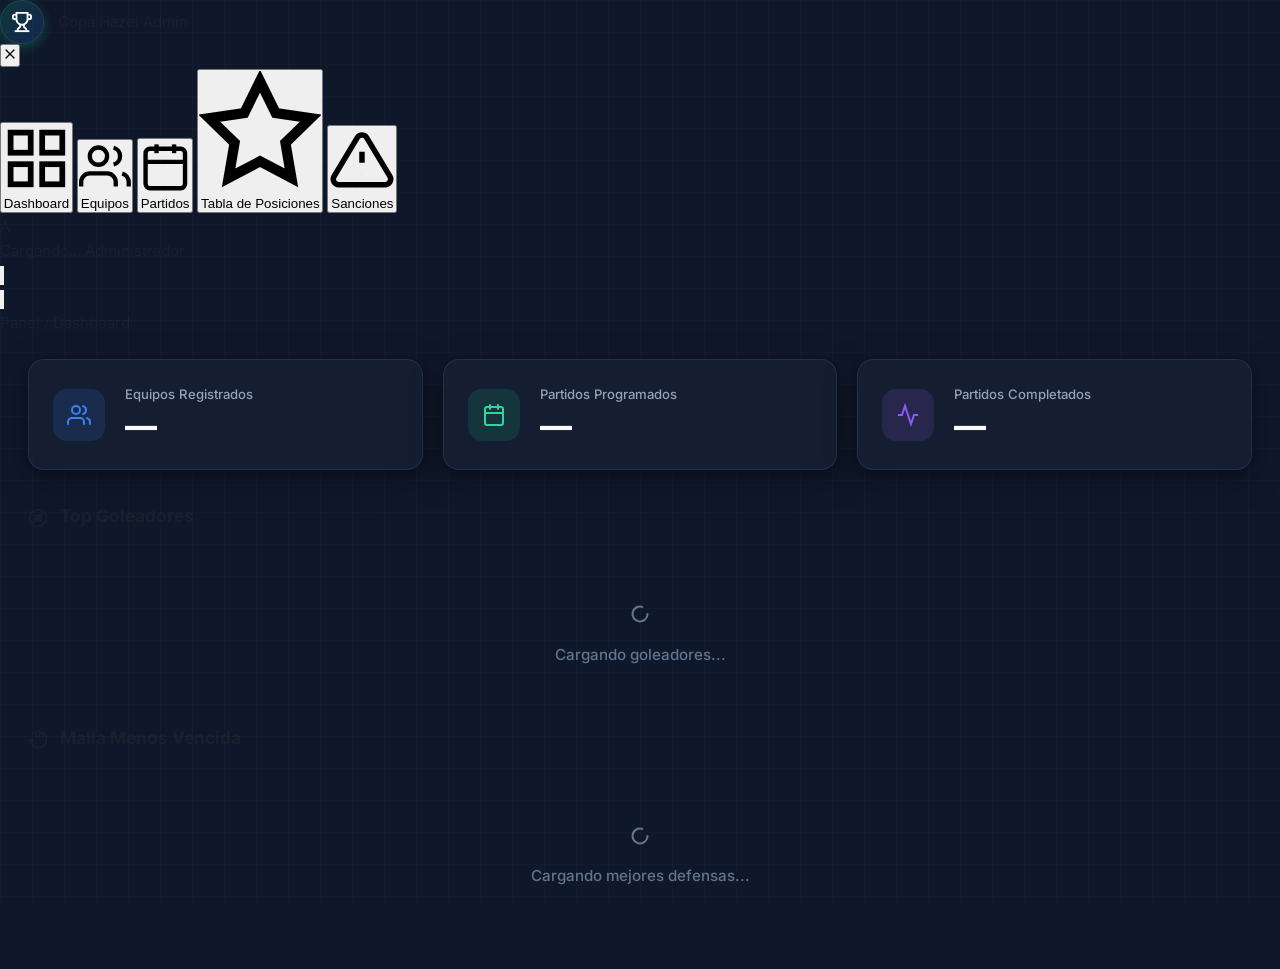
==== dashboard.html @ 54433723 "chore(security): unify CSP, externalize frame-bust, add README Remove duplicate CSP meta tags from H" ====
<!DOCTYPE html>
<html lang="es">
<head>
  <meta charset="UTF-8" />
  <meta name="viewport" content="width=device-width, initial-scale=1.0" />
  <title>Panel de Administración – Torneo de Fútbol Montería</title>
  <meta name="description" content="Panel de control para gestionar el torneo de fútbol de Montería, Córdoba." />
  <link rel="stylesheet" href="css/theme.css" />
  <link rel="stylesheet" href="css/style.css?v=5.2" />
  <link rel="stylesheet" href="css/dashboard.css?v=5.2" />
  <link rel="icon" href="img/favicon.svg" type="image/svg+xml" />
</head>
<body class="dashboard-body frame-bust-pending" id="antiClickjackBody">
  <script src="js/frame-bust.js"></script>
  <div class="app-layout">
    <!-- SIDEBAR -->
    <aside class="sidebar" id="sidebar">
      <div class="sidebar-header">
        <div class="dash-logo">
          <div class="logo-circle logo-circle-sm">
            <svg viewBox="0 0 24 24" fill="none" stroke="white" stroke-width="2"><path d="M6 9H4.5a2.5 2.5 0 0 1 0-5H6"/><path d="M18 9h1.5a2.5 2.5 0 0 0 0-5H18"/><path d="M4 22h16"/><path d="M10 14.66V17c0 .55-.47.98-.97 1.21C7.85 18.75 7 20.24 7 22"/><path d="M14 14.66V17c0 .55.47.98.97 1.21C16.15 18.75 17 20.24 17 22"/><path d="M18 2H6v7a6 6 0 0 0 12 0V2Z"/></svg>
          </div>
          <span class="sidebar-brand">Copa Hazel Admin</span>
        </div>
        <button class="sidebar-close-mobile" id="btnSidebarClose"><svg viewBox="0 0 24 24" fill="none" stroke="currentColor" stroke-width="2" width="16" height="16" stroke-linecap="round" stroke-linejoin="round"><line x1="18" y1="6" x2="6" y2="18"/><line x1="6" y1="6" x2="18" y2="18"/></svg></button>
      </div>

      <nav class="sidebar-nav">
        <button class="sidebar-btn active" data-tab="overview">
          <svg viewBox="0 0 24 24" fill="none" stroke="currentColor" stroke-width="2"><rect x="3" y="3" width="7" height="7"/><rect x="14" y="3" width="7" height="7"/><rect x="14" y="14" width="7" height="7"/><rect x="3" y="14" width="7" height="7"/></svg>
          Dashboard
        </button>
        <button class="sidebar-btn" data-tab="teams">
          <svg viewBox="0 0 24 24" fill="none" stroke="currentColor" stroke-width="2"><path d="M17 21v-2a4 4 0 0 0-4-4H5a4 4 0 0 0-4 4v2"/><circle cx="9" cy="7" r="4"/><path d="M23 21v-2a4 4 0 0 0-3-3.87"/><path d="M16 3.13a4 4 0 0 1 0 7.75"/></svg>
          Equipos
        </button>
        <button class="sidebar-btn" data-tab="matches">
          <svg viewBox="0 0 24 24" fill="none" stroke="currentColor" stroke-width="2"><rect x="3" y="4" width="18" height="18" rx="2" ry="2"/><line x1="16" y1="2" x2="16" y2="6"/><line x1="8" y1="2" x2="8" y2="6"/><line x1="3" y1="10" x2="21" y2="10"/></svg>
          Partidos
        </button>
        <button class="sidebar-btn" data-tab="standings">
          <svg viewBox="0 0 24 24" fill="none" stroke="currentColor" stroke-width="2"><path d="M12 2l3.09 6.26L22 9.27l-5 4.87 1.18 6.88L12 17.77l-6.18 3.25L7 14.14 2 9.27l6.91-1.01L12 2z"/></svg>
          Tabla de Posiciones
        </button>
        <button class="sidebar-btn" data-tab="sanciones">
          <svg viewBox="0 0 24 24" fill="none" stroke="currentColor" stroke-width="2"><path d="M10.29 3.86L1.82 18a2 2 0 0 0 1.71 3h16.94a2 2 0 0 0 1.71-3L13.71 3.86a2 2 0 0 0-3.42 0z"/><line x1="12" y1="9" x2="12" y2="13"/><line x1="12" y1="17" x2="12.01" y2="17"/></svg>
          Sanciones
        </button>
      </nav>

      <div class="sidebar-footer">
        <div class="user-info">
          <div class="user-avatar" id="userInitial">A</div>
          <div class="user-detail">
            <span class="user-name" id="dashUserNameSide">Cargando...</span>
            <span class="user-role">Administrador</span>
          </div>
        </div>
        <button class="btn-logout-sidebar" id="btnLogout" title="Cerrar Sesión">
          <svg viewBox="0 0 24 24" fill="none" stroke="currentColor" stroke-width="2"><path d="M9 21H5a2 2 0 0 1-2-2V5a2 2 0 0 1 2-2h4"/><polyline points="16 17 21 12 16 7"/><line x1="21" y1="12" x2="9" y2="12"/></svg>
        </button>
      </div>
    </aside>

    <!-- CONTENT WRAPPER -->
    <div class="main-wrapper">
      <header class="main-header">
        <button class="btn-menu-mobile" id="btnSidebarOpen">
          <svg viewBox="0 0 24 24" fill="none" stroke="currentColor" stroke-width="2"><line x1="3" y1="12" x2="21" y2="12"/><line x1="3" y1="6" x2="21" y2="6"/><line x1="3" y1="18" x2="21" y2="18"/></svg>
        </button>
        <div class="header-breadcrumb">
          <span class="breadcrumb-item">Panel</span>
          <span class="breadcrumb-sep">/</span>
          <span class="breadcrumb-item active" id="currentViewTitle">Dashboard</span>
        </div>
      </header>

      <main class="content">
        <!-- VISTA: DASHBOARD (OVERVIEW) -->
        <div class="tab-content active" id="tabContentOverview">
          <div class="stats-row">
            <div class="stat-card">
              <div class="stat-card-icon icon-blue">
                <svg viewBox="0 0 24 24" fill="none" stroke="currentColor" stroke-width="2" width="24" height="24" stroke-linecap="round" stroke-linejoin="round"><path d="M17 21v-2a4 4 0 0 0-4-4H5a4 4 0 0 0-4 4v2"/><circle cx="9" cy="7" r="4"/><path d="M23 21v-2a4 4 0 0 0-3-3.87"/><path d="M16 3.13a4 4 0 0 1 0 7.75"/></svg>
              </div>
              <div>
                <p class="stat-label">Equipos Registrados</p>
                <p class="stat-value" id="statTeams">—</p>
              </div>
            </div>
            <div class="stat-card">
              <div class="stat-card-icon icon-green">
                <svg viewBox="0 0 24 24" fill="none" stroke="currentColor" stroke-width="2" width="24" height="24" stroke-linecap="round" stroke-linejoin="round"><rect x="3" y="4" width="18" height="18" rx="2" ry="2"/><line x1="16" y1="2" x2="16" y2="6"/><line x1="8" y1="2" x2="8" y2="6"/><line x1="3" y1="10" x2="21" y2="10"/></svg>
              </div>
              <div>
                <p class="stat-label">Partidos Programados</p>
                <p class="stat-value" id="statScheduled">—</p>
              </div>
            </div>
            <div class="stat-card">
              <div class="stat-card-icon icon-purple">
                <svg viewBox="0 0 24 24" fill="none" stroke="currentColor" stroke-width="2"><polyline points="22 12 18 12 15 21 9 3 6 12 2 12"/></svg>
              </div>
              <div>
                <p class="stat-label">Partidos Completados</p>
                <p class="stat-value" id="statCompleted">—</p>
              </div>
            </div>
          </div>

          <div class="overview-stats-grid">
            <!-- TOP SCORERS -->
            <div class="leaderboard-card">
              <div class="leaderboard-header">
                <h3 class="leaderboard-title">
                  <svg viewBox="0 0 24 24" fill="none" stroke="currentColor" stroke-width="2" width="20" height="20" style="margin-right:8px; vertical-align:middle;"><circle cx="12" cy="12" r="10"/><path d="m6.7 6.7 10.6 10.6"/><path d="m6.7 17.3 10.6-10.6"/><circle cx="12" cy="12" r="3.5"/></svg>
                  Top Goleadores
                </h3>
              </div>
              <div id="topScorersContainer">
                <div class="empty-state"><div class="empty-icon"><svg style="animation: spin 1s linear infinite;" width="20" height="20" viewBox="0 0 24 24" fill="none" stroke="currentColor" stroke-width="2.5" stroke-linecap="round"><path d="M21 12a9 9 0 1 1-6.219-8.56"/></svg></div><p>Cargando goleadores...</p></div>
              </div>
            </div>

            <!-- LEAST BEATEN DEFENSE -->
            <div class="leaderboard-card">
              <div class="leaderboard-header">
                <h3 class="leaderboard-title">
                  <svg viewBox="0 0 24 24" fill="none" stroke="currentColor" stroke-width="2" width="20" height="20" style="margin-right:8px; vertical-align:middle;"><path d="M18 11V6a2 2 0 0 0-2-2v0a2 2 0 0 0-2 2v0"/><path d="M14 10V4a2 2 0 0 0-2-2v0a2 2 0 0 0-2 2v0"/><path d="M10 10.5V6a2 2 0 0 0-2-2v0a2 2 0 0 0-2 2v0"/><path d="M18 8a2 2 0 1 1 4 0v6a8 8 0 0 1-8 8h-2c-2.8 0-4.5-.86-5.99-2.34l-3.6-3.6a2 2 0 0 1 2.83-2.82L7 15"/></svg>
                  Malla Menos Vencida
                </h3>
              </div>
              <div id="bestDefenseContainer">
                <div class="empty-state"><div class="empty-icon"><svg style="animation: spin 1s linear infinite;" width="20" height="20" viewBox="0 0 24 24" fill="none" stroke="currentColor" stroke-width="2.5" stroke-linecap="round"><path d="M21 12a9 9 0 1 1-6.219-8.56"/></svg></div><p>Cargando mejores defensas...</p></div>
              </div>
            </div>
          </div>
        </div>

      <!-- TAB: EQUIPOS -->
      <div class="tab-content" id="tabContentTeams">
        <div class="tab-content-header" style="display:flex; justify-content:space-between; align-items:center; flex-wrap:wrap; gap:10px;">
          <div>
            <h2 class="tab-content-title">Equipos Registrados</h2>
            <p class="hint-click-team">Haz clic en un equipo para ver su plantilla</p>
          </div>
          <button class="btn-secondary-sm" id="btnAutoGroups" title="Repartir equipos inscritos en grupos equitativamente">
            <svg viewBox="0 0 24 24" fill="none" stroke="currentColor" stroke-width="2" width="16" height="16" style="margin-right:4px; vertical-align:middle;"><rect x="2" y="2" width="20" height="20" rx="4"/><circle cx="8.5" cy="8.5" r="1.5"/><circle cx="15.5" cy="15.5" r="1.5"/><circle cx="15.5" cy="8.5" r="1.5"/><circle cx="8.5" cy="15.5" r="1.5"/><circle cx="12" cy="12" r="1.5"/></svg>
            Crear Grupos
          </button>
        </div>
        <div id="teamsContainer">
          <div class="empty-state"><div class="empty-icon"><svg style="animation: spin 1s linear infinite;" width="20" height="20" viewBox="0 0 24 24" fill="none" stroke="currentColor" stroke-width="2.5" stroke-linecap="round"><path d="M21 12a9 9 0 1 1-6.219-8.56"/></svg></div><p>Cargando equipos...</p></div>
        </div>
      </div>

      <!-- TAB: PARTIDOS -->
      <div class="tab-content" id="tabContentMatches">
        <div class="tab-content-header" style="display:flex; justify-content:space-between; align-items:center; flex-wrap:wrap; gap:10px;">
          <h2 class="tab-content-title">Programación de Partidos</h2>
          <div style="display:flex; gap:10px;">
            <button class="btn-secondary-sm" id="btnGenerateLiguilla" title="Crear cruces automáticos de fases finales">
              <svg viewBox="0 0 24 24" fill="none" stroke="currentColor" stroke-width="2" width="16" height="16" style="margin-right:4px; vertical-align:middle;"><path d="M6 9H4.5a2.5 2.5 0 0 1 0-5H6"/><path d="M18 9h1.5a2.5 2.5 0 0 0 0-5H18"/><path d="M4 22h16"/><path d="M10 14.66V17c0 .55-.47.98-.97 1.21C7.85 18.75 7 20.24 7 22"/><path d="M14 14.66V17c0 .55.47.98.97 1.21C16.15 18.75 17 20.24 17 22"/><path d="M18 2H6v7a6 6 0 0 0 12 0V2Z"/></svg>
              Generar Liguilla
            </button>
            <button class="btn-primary-sm" id="btnNewMatch">
              <svg viewBox="0 0 20 20" fill="currentColor" width="16"><path fill-rule="evenodd" d="M10 3a1 1 0 011 1v5h5a1 1 0 110 2h-5v5a1 1 0 11-2 0v-5H4a1 1 0 110-2h5V4a1 1 0 011-1z" clip-rule="evenodd"/></svg>
              Nuevo Partido
            </button>
          </div>
        </div>

        <!-- FORM: NUEVO PARTIDO -->
        <div class="match-form-wrapper hidden" id="matchFormWrapper">
          <div class="match-form-card">
            <h3 id="matchFormTitle">Programar Nuevo Partido</h3>
            <form id="matchForm" novalidate>
              <input type="hidden" id="editMatchId" />
              <div class="match-form-grid">
                <div class="form-field">
                  <label for="homeTeam">Equipo Local</label>
                  <div class="input-wrap input-wrap-select">
                    <select id="homeTeam" required><option value="">Seleccionar equipo</option></select>
                  </div>
                </div>
                <div class="form-field">
                  <label for="awayTeam">Equipo Visitante</label>
                  <div class="input-wrap input-wrap-select">
                    <select id="awayTeam" required><option value="">Seleccionar equipo</option></select>
                  </div>
                </div>
                <div class="form-field">
                  <label for="matchDate">Fecha</label>
                  <div class="input-wrap">
                    <input type="date" id="matchDate" required />
                  </div>
                </div>
                <div class="form-field">
                  <label for="matchTime">Hora</label>
                  <div class="input-wrap">
                    <input type="time" id="matchTime" required />
                  </div>
                </div>
                <div class="form-field full mt-10" style="grid-column: 1 / -1; margin-top: 10px;">
                  <label for="matchFase">Fase del Torneo (Solo Clasificación General suma puntos)</label>
                  <div class="input-wrap input-wrap-select">
                    <select id="matchFase">
                      <option value="Clasificación General">Clasificación General</option>
                      <option value="Octavos de Final">Octavos de Final</option>
                      <option value="Cuartos de Final">Cuartos de Final</option>
                      <option value="Semifinal">Semifinal</option>
                      <option value="Final">Final</option>
                    </select>
                  </div>
                </div>
              </div>
              <div class="form-error" id="matchFormError"></div>
              <div class="match-form-actions">
                <button type="submit" class="btn-primary-sm" id="btnSaveMatch">
                  <svg viewBox="0 0 20 20" fill="currentColor" width="16"><path d="M7.707 10.293a1 1 0 10-1.414 1.414l3 3a1 1 0 001.414 0l3-3a1 1 0 00-1.414-1.414L11 11.586V6h5a2 2 0 012 2v7a2 2 0 01-2 2H4a2 2 0 01-2-2V8a2 2 0 012-2h5v5.586l-1.293-1.293z"/></svg>
                  Guardar Partido
                </button>
                <button type="button" class="btn-cancel-sm" id="btnCancelMatch">Cancelar</button>
              </div>
            </form>
          </div>
        </div>

        <div id="matchesContainer">
          <div class="empty-state"><div class="empty-icon"><svg style="animation: spin 1s linear infinite;" width="20" height="20" viewBox="0 0 24 24" fill="none" stroke="currentColor" stroke-width="2.5" stroke-linecap="round"><path d="M21 12a9 9 0 1 1-6.219-8.56"/></svg></div><p>Cargando partidos...</p></div>
        </div>
      </div>

      <!-- TAB: TABLA DE POSICIONES -->
      <div class="tab-content" id="tabContentStandings">
        <div class="tab-content-header" style="display:flex; justify-content:space-between; align-items:center; flex-wrap:wrap; gap:10px;">
          <h2 class="tab-content-title">Tabla de Posiciones</h2>
          <button class="btn-primary-sm btn-icon-green" id="btnExportExcel" style="background-color: #10b981;">
            <svg viewBox="0 0 24 24" fill="none" stroke="currentColor" stroke-width="2" width="16" height="16" style="margin-right:4px; vertical-align:middle;"><path d="M21 15v4a2 2 0 0 1-2 2H5a2 2 0 0 1-2-2v-4"/><polyline points="7 10 12 15 17 10"/><line x1="12" y1="15" x2="12" y2="3"/></svg>
            Exportar a Excel
          </button>
        </div>
        <div id="standingsContainer">
          <div class="empty-state"><div class="empty-icon"><svg viewBox="0 0 24 24" fill="none" stroke="currentColor" stroke-width="2" width="24" height="24"><path d="M6 9H4.5a2.5 2.5 0 0 1 0-5H6"/><path d="M18 9h1.5a2.5 2.5 0 0 0 0-5H18"/><path d="M4 22h16"/><path d="M10 14.66V17c0 .55-.47.98-.97 1.21C7.85 18.75 7 20.24 7 22"/><path d="M14 14.66V17c0 .55.47.98.97 1.21C16.15 18.75 17 20.24 17 22"/><path d="M18 2H6v7a6 6 0 0 0 12 0V2Z"/></svg></div><p>Selecciona la pestaña para ver la tabla</p></div>
        </div>
      </div>

      <!-- TAB: SANCIONES -->
      <div class="tab-content" id="tabContentSanciones">
        <div class="tab-content-header">
          <h2 class="tab-content-title">Control de Sanciones y Multas</h2>
          <p class="hint-click-team">Las tarjetas sin pagar le aparecerán como alerta al equipo en su panel.</p>
        </div>
        <div id="sancionesContainer">
          <div class="empty-state"><div class="empty-icon"><svg style="animation: spin 1s linear infinite;" width="20" height="20" viewBox="0 0 24 24" fill="none" stroke="currentColor" stroke-width="2.5" stroke-linecap="round"><path d="M21 12a9 9 0 1 1-6.219-8.56"/></svg></div><p>Cargando sanciones...</p></div>
        </div>
      </div>
    </main> <!-- .content -->
    </div> <!-- .main-wrapper -->
  </div> <!-- .app-layout -->

  <!-- MODAL: ACTA DE PARTIDO -->
  <div class="acta-overlay hidden" id="actaModal">
    <div class="acta-box">

      <!-- Cabecera -->
      <div class="acta-head">
        <div>
          <div class="acta-head-title">
            <svg viewBox="0 0 24 24" fill="none" stroke="currentColor" stroke-width="2" width="20" height="20" style="margin-right:8px; vertical-align:middle;"><circle cx="12" cy="12" r="10"/><path d="m6.7 6.7 10.6 10.6"/><path d="m6.7 17.3 10.6-10.6"/><circle cx="12" cy="12" r="3.5"/></svg>
            Acta de Partido
          </div>
          <div class="acta-head-meta" id="actaMeta">—</div>
        </div>
        <button class="modal-close" id="closeActaModal"><svg viewBox="0 0 24 24" fill="none" stroke="currentColor" stroke-width="2.5" width="18" height="18"><line x1="18" y1="6" x2="6" y2="18"/><line x1="6" y1="6" x2="18" y2="18"/></svg></button>
      </div>

      <!-- VS -->
      <div class="acta-vs-bar">
        <div class="acta-team-name" id="actaHomeName">Local</div>
        <div class="acta-vs-pill">VS</div>
        <div class="acta-team-name" id="actaAwayName">Visitante</div>
      </div>

      <!-- Columnas jugadores -->
      <div class="acta-cols">
        <!-- Local -->
        <div class="acta-col">
          <div class="acta-col-label">
            <svg viewBox="0 0 24 24" fill="none" stroke="currentColor" stroke-width="2" width="16" height="16" style="margin-right:4px; vertical-align:middle;"><path d="m3 9 9-7 9 7v11a2 2 0 0 1-2 2H5a2 2 0 0 1-2-2z"/><polyline points="9 22 9 12 15 12 15 22"/></svg>
            Equipo Local
          </div>
          <table class="acta-table">
            <thead><tr>
              <th>#</th><th>Jugador</th>
              <th title="Tarjeta Amarilla">
                <svg width="12" height="16" style="vertical-align:middle;"><rect width="12" height="16" rx="2" fill="#fbbf24"/></svg>
              </th>
              <th title="Tarjeta Roja">
                <svg width="12" height="16" style="vertical-align:middle;"><rect width="12" height="16" rx="2" fill="#ef4444"/></svg>
              </th>
              <th>
                <svg viewBox="0 0 24 24" fill="none" stroke="currentColor" stroke-width="2" width="14" height="14" style="vertical-align:middle;"><circle cx="12" cy="12" r="10"/><path d="m6.7 6.7 10.6 10.6"/><path d="m6.7 17.3 10.6-10.6"/><circle cx="12" cy="12" r="3.5"/></svg>
              </th>
            </tr></thead>
            <tbody id="actaHomeBody"></tbody>
          </table>
          <div class="acta-total">
            <span class="acta-total-lbl">Goles totales</span>
            <span class="acta-total-val" id="actaHomeTotal">0</span>
          </div>
        </div>
        <!-- Visitante -->
        <div class="acta-col">
          <div class="acta-col-label">
            <svg viewBox="0 0 24 24" fill="none" stroke="currentColor" stroke-width="2" width="16" height="16" style="margin-right:4px; vertical-align:middle;"><path d="M17.8 19.2 16 11l3.5-3.5C21 6 21.5 4 21 3c-1-.5-3 0-4.5 1.5L13 8 4.8 6.2c-.5-.1-.9.1-1.1.5l-.3.5c-.2.5-.1 1 .3 1.3L9 12l-2 3H4l-1 1 3 2 2 3 1-1v-3l3-2 3.5 5.3c.3.4.8.5 1.3.3l.5-.2c.4-.3.6-.7.5-1.2z"/></svg>
            Equipo Visitante
          </div>
          <table class="acta-table">
            <thead><tr>
              <th>#</th><th>Jugador</th>
              <th title="Tarjeta Amarilla">
                <svg width="12" height="16" style="vertical-align:middle;"><rect width="12" height="16" rx="2" fill="#fbbf24"/></svg>
              </th>
              <th title="Tarjeta Roja">
                <svg width="12" height="16" style="vertical-align:middle;"><rect width="12" height="16" rx="2" fill="#ef4444"/></svg>
              </th>
              <th>
                <svg viewBox="0 0 24 24" fill="none" stroke="currentColor" stroke-width="2" width="14" height="14" style="vertical-align:middle;"><circle cx="12" cy="12" r="10"/><path d="m6.7 6.7 10.6 10.6"/><path d="m6.7 17.3 10.6-10.6"/><circle cx="12" cy="12" r="3.5"/></svg>
              </th>
            </tr></thead>
            <tbody id="actaAwayBody"></tbody>
          </table>
          <div class="acta-total">
            <span class="acta-total-lbl">Goles totales</span>
            <span class="acta-total-val" id="actaAwayTotal">0</span>
          </div>
        </div>
      </div>

      <!-- Footer -->
      <div class="acta-footer">
        <input type="hidden" id="actaMatchId" />
        <div class="form-error form-error-flex" id="actaError"></div>
        <button class="btn-cancel-sm" id="btnCancelActa">Cancelar</button>
        <button class="btn-primary-sm" id="btnSaveActa">
          <svg viewBox="0 0 20 20" fill="currentColor" width="16"><path fill-rule="evenodd" d="M16.707 5.293a1 1 0 010 1.414l-8 8a1 1 0 01-1.414 0l-4-4a1 1 0 011.414-1.414L8 12.586l7.293-7.293a1 1 0 011.414 0z" clip-rule="evenodd"/></svg>
          Guardar Resultado
        </button>
      </div>
    </div>
  </div>

  <!-- MODAL: PLANTILLA DEL EQUIPO -->
  <div class="modal-overlay hidden" id="rosterModal">
    <div class="modal-card modal-max-640">
      <div class="modal-header">
        <div>
          <h3 id="rosterModalTitle">Plantilla del Equipo</h3>
          <p id="rosterModalSub" class="roster-sub"></p>
        </div>
        <button class="modal-close" id="closeRosterModal"><svg viewBox="0 0 24 24" fill="none" stroke="currentColor" stroke-width="2.5" width="18" height="18"><line x1="18" y1="6" x2="6" y2="18"/><line x1="6" y1="6" x2="18" y2="18"/></svg></button>
      </div>
      <div class="modal-body modal-body-pt0">
        <div id="rosterContent">
          <div class="empty-state"><div class="empty-icon"><svg style="animation: spin 1s linear infinite;" width="20" height="20" viewBox="0 0 24 24" fill="none" stroke="currentColor" stroke-width="2.5" stroke-linecap="round"><path d="M21 12a9 9 0 1 1-6.219-8.56"/></svg></div><p>Cargando jugadores...</p></div>
        </div>
      </div>
      <div class="modal-footer">
        <button class="btn-cancel-sm" id="btnCloseRoster">Cerrar</button>
      </div>
    </div>
  </div>

  <!-- Supabase SDK (local) -->
  <script src="js/vendor/supabase.min.js"></script>
  <script src="js/config.js"></script>
  <script src="js/db.js"></script>
  <script src="js/toast.js"></script>
  <script src="js/dashboard.js"></script>
</body>
</html>
---- css/theme.css ----
/* css/theme.css – Tema oscuro y variables de diseño */

/* Import Google Font Inter */
@import url('https://fonts.googleapis.com/css2?family=Inter:wght@400;600;700&display=swap');

:root {
  /* Palette */
  --color-primary: #10b981; /* emerald */
  --color-primary-dark: #34d399;
  --color-primary-light: rgba(16,185,129,0.15);
  --color-blue: #3b82f6;
  --color-blue-light: rgba(59,130,246,0.15);
  --color-red: #ef4444;
  --color-red-light: rgba(239,68,68,0.15);
  --color-purple: #8b5cf6;
  --color-purple-light: rgba(139,92,246,0.15);

  /* Dark gray scale */
  --gray-50: #0f172a;
  --gray-100: #1e293b;
  --gray-200: #334155;
  --gray-300: #475569;
  --gray-400: #64748b;
  --gray-500: #94a3b8;
  --gray-600: #cbd5e1;
  --gray-700: #e2e8f0;
  --gray-800: #f1f5f9;
  --gray-900: #f8fafc;

  /* Glassmorphism */
  --glass-bg: rgba(30,41,59,0.45);
  --glass-border: rgba(255,255,255,0.08);

  /* Shadows & radius */
  --shadow-sm: 0 2px 4px rgba(0,0,0,.3);
  --shadow-md: 0 8px 32px rgba(0,0,0,.35), 0 2px 8px rgba(0,0,0,.2);
  --shadow-lg: 0 16px 48px rgba(0,0,0,.45), 0 4px 16px rgba(0,0,0,.3);
  --glow-primary: 0 0 16px rgba(16,185,129,0.35);
  --radius: 16px;
  --radius-sm: 10px;
  --radius-lg: 24px;
  --transition: 0.25s cubic-bezier(0.4,0,0.2,1);
}

/* Global styles */
body {
  font-family: 'Inter', -apple-system, BlinkMacSystemFont, 'Segoe UI', sans-serif;
  background: var(--gray-50);
  color: var(--gray-900);
  margin: 0;
  min-height: 100vh;
}

/* Toast container */
#toast-container {
  position: fixed;
  top: 20px;
  right: 20px;
  display: flex;
  flex-direction: column;
  gap: 10px;
  z-index: 10000;
}

.toast {
  min-width: 260px;
  padding: 12px 16px;
  border-radius: var(--radius-sm);
  color: var(--gray-900);
  background: var(--gray-100);
  box-shadow: var(--shadow-md);
  opacity: 0;
  transform: translateY(-10px);
  animation: toastIn 0.4s forwards;
}
.toast.success { background: var(--color-primary); color: white; }
.toast.error   { background: var(--color-red);    color: white; }
.toast.info    { background: var(--color-blue);   color: white; }

@keyframes toastIn {
  to { opacity: 1; transform: translateY(0); }
}
@keyframes toastOut {
  to { opacity: 0; transform: translateY(-10px); }
}

/* Responsive utilities (example) */
@media (max-width: 768px) {
  .sidebar { display: none; }
  .btn-menu-mobile { display: block; }
}

/* Anti–clickjacking: ocultar hasta confirmar que no estamos en iframe (js/frame-bust.js) */
body.frame-bust-pending {
  display: none !important;
}
---- css/style.css ----
/* ======================================================
   TORNEO DE FÚTBOL – MONTERÍA, CÓRDOBA
   Design System & All Styles
====================================================== */

/* ---------- RESET & BASE ---------- */
*, *::before, *::after { box-sizing: border-box; margin: 0; padding: 0; }
html { scroll-behavior: smooth; }
body {
  font-family: 'Inter', -apple-system, BlinkMacSystemFont, 'Segoe UI', sans-serif;
  font-size: 15px;
  line-height: 1.6;
  color: #1a1f2e;
  -webkit-font-smoothing: antialiased;
}

/* ---------- VARIABLES ---------- */
:root {
  --green:       #10b981;
  --green-dark:  #34d399; /* In dark mode, 'dark' is physically lighter for contrast */
  --green-light: rgba(16, 185, 129, 0.15);
  --blue:        #3b82f6;
  --blue-light:  rgba(59, 130, 246, 0.15);
  --red:         #ef4444;
  --red-light:   rgba(239, 68, 68, 0.15);
  --purple:      #8b5cf6;
  --purple-light:rgba(139, 92, 246, 0.15);
  
  /* Inverted Gray Scale for Dark Theme */
  --gray-50:     #0f172a; /* Main dark background */
  --gray-100:    #1e293b; /* Cards background */
  --gray-200:    #334155; /* Borders */
  --gray-300:    #475569;
  --gray-400:    #64748b;
  --gray-500:    #94a3b8; /* Subtext */
  --gray-600:    #cbd5e1;
  --gray-700:    #e2e8f0;
  --gray-800:    #f1f5f9;
  --gray-900:    #f8fafc; /* Title text */

  --glass-bg:    rgba(30, 41, 59, 0.45);
  --glass-border:rgba(255, 255, 255, 0.08);

  --shadow-sm:   0 2px 4px rgba(0,0,0,.3);
  --shadow-md:   0 8px 32px rgba(0,0,0,.35), 0 2px 8px rgba(0,0,0,.2);
  --shadow-lg:   0 16px 48px rgba(0,0,0,.45), 0 4px 16px rgba(0,0,0,.3);
  --glow-green:  0 0 16px rgba(16, 185, 129, 0.35);
  --radius:      16px;
  --radius-sm:   10px;
  --radius-lg:   24px;
  --transition:  0.25s cubic-bezier(0.4, 0, 0.2, 1);
}

/* ---------- UTILITIES ---------- */
.hidden { display: none !important; }
.text-center { text-align: center !important; }
.mt-20 { margin-top: 20px !important; }
.mb-0 { margin-bottom: 0 !important; }
.mb-6 { margin-bottom: 6px !important; }
.flex-between-center { display: flex; justify-content: space-between; align-items: center; }

.font-auth-link {
  font-size: 0.75rem;
  color: #00e5ff;
  text-decoration: none;
  font-weight: 600;
  transition: opacity 0.2s;
}
.font-auth-link:hover { opacity: 0.8; text-decoration: underline; }

button.font-auth-link {
  font: inherit;
  background: none;
  border: none;
  cursor: pointer;
  padding: 0;
  text-align: inherit;
}

.btn-toggle-pass {
  position: absolute;
  right: 12px;
  top: 50%;
  transform: translateY(-50%);
  background: none;
  border: none;
  cursor: pointer;
  font-size: 1rem;
  color: #888;
  padding: 0;
  line-height: 1;
}

.auth-footer-text {
  text-align: center;
  margin-top: 20px;
  font-size: 0.8rem;
}

/* ======================================================
   AUTH PAGES  (login.html / register.html)
====================================================== */

/* Background */
.auth-body {
  margin: 0;
  min-height: 100vh;
  background: #020617; /* Cyberpunk deep space */
  overflow-x: hidden;
}

.auth-split {
  display: flex;
  min-height: 100vh;
  width: 100%;
}

.auth-split-left {
  flex: 1;
  display: flex;
  align-items: center;
  justify-content: center;
  padding: 40px 24px;
  position: relative;
  z-index: 10;
  max-width: 600px;
}

.auth-split-right {
  flex: 1.2;
  position: relative;
  display: flex;
}

.auth-split-right img {
  width: 100%;
  height: 100%;
  object-fit: cover;
  object-position: center;
}

.auth-split-overlay {
  position: absolute;
  inset: 0;
  background: linear-gradient(to right, #020617 0%, transparent 40%, rgba(2,6,23,0.3) 100%);
  pointer-events: none;
}

@media (max-width: 1024px) {
  .auth-split {
    position: relative;
    justify-content: center;
  }
  
  .auth-split-left {
    max-width: 100%;
    width: 100%;
    background: transparent;
  }

  /* La imagen pasa a ser el fondo completo en celular */
  .auth-split-right {
    position: absolute;
    inset: 0;
    z-index: 0;
  }
  
  .auth-split-overlay {
    background: rgba(2, 6, 23, 0.7); /* Capa oscura más fuerte para que se lea el texto del formulario */
  }
}

.auth-bg {
  position: fixed;
  inset: 0;
  z-index: 0;
  pointer-events: none;
}

.auth-blob {
  position: absolute;
  border-radius: 50%;
  filter: blur(80px);
  opacity: 0.35;
  animation: blobFloat 8s ease-in-out infinite alternate;
}

.blob-1 {
  width: 480px; height: 480px;
  background: radial-gradient(circle, #10b981 0%, #059669 100%);
  top: -120px; left: -120px;
  animation-delay: 0s;
}
.blob-2 {
  width: 380px; height: 380px;
  background: radial-gradient(circle, #2563eb 0%, #1d4ed8 100%);
  bottom: -100px; right: -80px;
  animation-delay: 3s;
}
.blob-3 {
  width: 280px; height: 280px;
  background: radial-gradient(circle, #8b5cf6 0%, #7c3aed 100%);
  top: 40%; left: 60%;
  animation-delay: 1.5s;
}

@keyframes blobFloat {
  from { transform: translate(0, 0) scale(1); }
  to   { transform: translate(20px, 30px) scale(1.05); }
}

/* Auth Card */
.auth-card {
  position: relative;
  z-index: 1;
  background: var(--glass-bg);
  backdrop-filter: blur(24px);
  -webkit-backdrop-filter: blur(24px);
  border: 1px solid var(--glass-border);
  border-radius: var(--radius-lg);
  box-shadow: var(--shadow-lg);
  padding: 44px 40px;
  width: 100%;
  max-width: 440px;
  margin: auto;
  animation: cardIn 0.6s cubic-bezier(0.16, 1, 0.3, 1) both;
}

@keyframes cardIn {
  from { opacity: 0; transform: translateY(30px) scale(0.95); }
  to   { opacity: 1; transform: translateY(0) scale(1); }
}

/* Logo */
.auth-logo {
  display: flex;
  justify-content: center;
  margin-bottom: 24px;
}

.logo-circle {
  width: 72px;
  height: 72px;
  background: linear-gradient(135deg, rgba(16, 185, 129, 0.2) 0%, rgba(37, 99, 235, 0.2) 100%);
  border: 1.5px solid var(--glass-border);
  border-radius: 50%;
  display: flex;
  align-items: center;
  justify-content: center;
  box-shadow: var(--glow-green);
}

.logo-circle svg { width: 32px; height: 32px; }

.logo-circle-sm {
  width: 44px; height: 44px;
  box-shadow: 0 4px 12px rgba(16,185,129,.30);
}
.logo-circle-sm svg { width: 22px; height: 22px; }

/* Auth Titles */
.auth-title {
  font-size: 1.75rem;
  font-weight: 800;
  text-align: center;
  color: var(--gray-900);
  letter-spacing: -0.5px;
}

.auth-subtitle {
  text-align: center;
  color: var(--gray-500);
  margin-top: 4px;
  margin-bottom: 28px;
  font-size: 0.95rem;
}

/* Form */
.auth-form { display: flex; flex-direction: column; gap: 16px; }

.form-field {
  display: flex;
  flex-direction: column;
  gap: 6px;
}

.form-field label {
  font-size: 0.875rem;
  font-weight: 600;
  color: var(--gray-700);
}

.input-wrap {
  position: relative;
  display: flex;
  align-items: center;
}

.input-icon {
  position: absolute;
  left: 12px;
  width: 18px;
  height: 18px;
  color: var(--gray-400);
  pointer-events: none;
  flex-shrink: 0;
}

.input-wrap input,
.input-wrap select {
  width: 100%;
  padding: 12px 14px 12px 42px;
  background: rgba(15, 23, 42, 0.6);
  border: 1.5px solid var(--gray-200);
  border-radius: var(--radius-sm);
  font-size: 0.95rem;
  font-family: inherit;
  color: var(--gray-900);
  transition: all var(--transition);
  outline: none;
  -webkit-appearance: none;
  appearance: none;
}

.input-wrap input:focus,
.input-wrap select:focus {
  border-color: var(--green);
  background: rgba(15, 23, 42, 0.9);
  box-shadow: var(--glow-green);
}

.input-wrap input:hover:not(:focus),
.input-wrap select:hover:not(:focus) {
  border-color: var(--gray-400);
}

.input-wrap-select::after {
  content: '';
  position: absolute;
  right: 14px;
  width: 0; height: 0;
  border-left: 5px solid transparent;
  border-right: 5px solid transparent;
  border-top: 6px solid var(--gray-400);
  pointer-events: none;
}

/* Auth button */
.btn-auth {
  display: flex;
  align-items: center;
  justify-content: center;
  gap: 8px;
  width: 100%;
  padding: 13px;
  margin-top: 6px;
  background: linear-gradient(135deg, #10b981 0%, #059669 100%);
  color: white;
  border: none;
  border-radius: 50px;
  font-size: 1rem;
  font-weight: 700;
  font-family: inherit;
  cursor: pointer;
  box-shadow: 0 4px 16px rgba(16,185,129,.35);
  transition: transform var(--transition), box-shadow var(--transition), filter var(--transition);
}

.btn-auth:hover {
  transform: translateY(-1px);
  box-shadow: 0 8px 24px rgba(16,185,129,.45);
  filter: brightness(1.05);
}

.btn-auth:active { transform: translateY(0); }

/* Auth switch */
.auth-switch {
  text-align: center;
  margin-top: 20px;
  font-size: 0.9rem;
  color: var(--gray-500);
}
.auth-switch a {
  color: var(--green-dark);
  font-weight: 600;
  text-decoration: none;
  transition: color var(--transition);
}
.auth-switch a:hover { color: var(--blue); }

.auth-switch button.as-auth-link {
  font: inherit;
  background: none;
  border: none;
  cursor: pointer;
  padding: 0;
  color: var(--green-dark);
  font-weight: 600;
  text-decoration: none;
  transition: color var(--transition);
}
.auth-switch button.as-auth-link:hover { color: var(--blue); }

/* Demo hint */
.demo-hint {
  margin-top: 20px;
  padding: 12px 16px;
  background: var(--gray-50);
  border: 1px dashed var(--gray-300);
  border-radius: var(--radius-sm);
  font-size: 0.82rem;
  color: var(--gray-500);
  line-height: 1.7;
}
.demo-hint strong { color: var(--blue); }

/* Form error */
.form-error {
  font-size: 0.85rem;
  color: var(--red);
  min-height: 18px;
  font-weight: 500;
}

/* ======================================================
   DASHBOARD & TEAM PANEL
====================================================== */

.dashboard-body {
  min-height: 100vh;
  background: var(--gray-50);
  position: relative;
}

/* Background grid effect for Dashboard */
.dashboard-body::before {
  content: '';
  position: fixed;
  inset: 0;
  background-image: 
    linear-gradient(to right, rgba(255,255,255,0.02) 1px, transparent 1px),
    linear-gradient(to bottom, rgba(255,255,255,0.02) 1px, transparent 1px);
  background-size: 32px 32px;
  pointer-events: none;
  z-index: 0;
}

/* --- Header --- */
.dash-header {
  background: var(--glass-bg);
  backdrop-filter: blur(16px);
  -webkit-backdrop-filter: blur(16px);
  border-bottom: 1px solid var(--glass-border);
  padding: 0 32px;
  height: 72px;
  display: flex;
  align-items: center;
  justify-content: space-between;
  position: sticky;
  top: 0;
  z-index: 100;
  box-shadow: 0 4px 24px rgba(0,0,0,0.2);
}

.dash-header-left { display: flex; align-items: center; position: relative; z-index: 1;}

.dash-logo {
  display: flex;
  align-items: center;
  gap: 14px;
}

.dash-header-title {
  font-size: 1.15rem;
  font-weight: 800;
  color: var(--gray-900);
  letter-spacing: -0.3px;
}

.dash-header-sub {
  font-size: 0.78rem;
  color: var(--gray-500);
  margin-top: 1px;
}

.dash-header-right {
  display: flex;
  align-items: center;
  gap: 16px;
}

.dash-user-name {
  font-size: 0.88rem;
  font-weight: 600;
  color: var(--gray-600);
}

.btn-logout {
  display: flex;
  align-items: center;
  gap: 7px;
  padding: 9px 20px;
  background: var(--red);
  color: white;
  border: none;
  border-radius: 50px;
  font-size: 0.88rem;
  font-weight: 700;
  font-family: inherit;
  cursor: pointer;
  transition: background var(--transition), transform var(--transition);
}

.btn-logout:hover { background: #dc2626; transform: translateY(-1px); }

/* --- Main --- */
.dash-main {
  max-width: 1100px;
  margin: 0 auto;
  padding: 32px 24px 60px;
}

/* --- Stat Cards --- */
.stats-row {
  display: grid;
  grid-template-columns: repeat(3, 1fr);
  gap: 20px;
  margin-bottom: 32px;
  position: relative; z-index: 1;
}

.stat-card {
  background: var(--glass-bg);
  backdrop-filter: blur(16px);
  -webkit-backdrop-filter: blur(16px);
  border-radius: var(--radius);
  padding: 24px;
  display: flex;
  align-items: center;
  gap: 20px;
  box-shadow: var(--shadow-md);
  border: 1px solid var(--glass-border);
  transition: all var(--transition);
}

.stat-card:hover {
  box-shadow: var(--glow-green);
  border-color: var(--green);
  transform: translateY(-4px);
}

.stat-card-icon {
  width: 52px; height: 52px;
  border-radius: 14px;
  display: flex;
  align-items: center;
  justify-content: center;
  flex-shrink: 0;
}

.stat-card-icon svg { width: 24px; height: 24px; }

.icon-blue   { background: var(--blue-light);   color: var(--blue); }
.icon-green  { background: var(--green-light);  color: var(--green-dark); }
.icon-purple { background: var(--purple-light); color: var(--purple); }

.stat-label {
  font-size: 0.82rem;
  color: var(--gray-500);
  font-weight: 500;
}

.stat-value {
  font-size: 2rem;
  font-weight: 800;
  color: var(--gray-900);
  line-height: 1.2;
  margin-top: 2px;
}

/* --- Tab Panel --- */
.tab-panel {
  background: var(--glass-bg);
  backdrop-filter: blur(16px);
  border-radius: var(--radius);
  border: 1px solid var(--glass-border);
  box-shadow: var(--shadow-lg);
  overflow: hidden;
  position: relative; z-index: 1;
}

.tab-nav {
  display: flex;
  border-bottom: 1px solid var(--gray-200);
  padding: 0 6px;
}

.tab-btn {
  padding: 18px 28px;
  background: none;
  border: none;
  font-family: inherit;
  font-size: 0.92rem;
  font-weight: 600;
  color: var(--gray-500);
  cursor: pointer;
  position: relative;
  transition: color var(--transition);
}

.tab-btn::after {
  content: '';
  position: absolute;
  bottom: -1px;
  left: 20px; right: 20px;
  height: 3px;
  background: var(--green);
  border-radius: 2px 2px 0 0;
  transform: scaleX(0);
  transition: transform var(--transition);
}

.tab-btn.active { color: var(--green-dark); }
.tab-btn.active::after { transform: scaleX(1); }
.tab-btn:hover:not(.active) { color: var(--gray-700); }

.tab-content { display: none; padding: 24px 28px; }
.tab-content.active { display: block; animation: fadeIn 0.2s ease; }

@keyframes fadeIn {
  from { opacity: 0; transform: translateY(6px); }
  to   { opacity: 1; transform: translateY(0); }
}

/* Tab header */
.tab-content-header {
  display: flex;
  align-items: center;
  justify-content: space-between;
  margin-bottom: 20px;
}

.tab-content-title {
  font-size: 1.1rem;
  font-weight: 800;
  color: var(--gray-900);
}

/* --- Buttons --- */
.btn-primary-sm {
  display: inline-flex;
  align-items: center;
  gap: 7px;
  padding: 10px 20px;
  background: var(--green);
  color: white;
  border: none;
  border-radius: 50px;
  font-size: 0.88rem;
  font-weight: 700;
  font-family: inherit;
  cursor: pointer;
  transition: background var(--transition), transform var(--transition), box-shadow var(--transition);
  box-shadow: 0 2px 8px rgba(16,185,129,.25);
}
.btn-primary-sm:hover {
  background: var(--green-dark);
  transform: translateY(-1px);
  box-shadow: 0 4px 14px rgba(16,185,129,.35);
}

.btn-secondary-sm {
  display: inline-flex;
  align-items: center;
  gap: 7px;
  padding: 10px 20px;
  background: var(--gray-100);
  color: var(--gray-700);
  border: 1.5px solid var(--gray-200);
  border-radius: 50px;
  font-size: 0.88rem;
  font-weight: 600;
  font-family: inherit;
  cursor: pointer;
  text-decoration: none;
  transition: background var(--transition), border-color var(--transition);
}
.btn-secondary-sm:hover { background: var(--gray-200); border-color: var(--gray-300); }

.btn-cancel-sm {
  display: inline-flex;
  align-items: center;
  padding: 10px 20px;
  background: var(--gray-100);
  color: var(--gray-600);
  border: 1.5px solid var(--gray-200);
  border-radius: 50px;
  font-size: 0.88rem;
  font-weight: 600;
  font-family: inherit;
  cursor: pointer;
  transition: background var(--transition);
}
.btn-cancel-sm:hover { background: var(--gray-200); }

.btn-icon {
  display: inline-flex;
  align-items: center;
  justify-content: center;
  width: 34px; height: 34px;
  border-radius: 8px;
  border: 1.5px solid transparent;
  cursor: pointer;
  font-family: inherit;
  font-size: 0.8rem;
  font-weight: 600;
  transition: all var(--transition);
  flex-shrink: 0;
}
.btn-icon-green { background: var(--green-light); color: var(--green-dark); border-color: #a7f3d0; }
.btn-icon-green:hover { background: var(--green); color: white; }
.btn-icon-blue  { background: var(--blue-light);  color: var(--blue);       border-color: #93c5fd; }
.btn-icon-blue:hover  { background: var(--blue);  color: white; }
.btn-icon-red   { background: var(--red-light);   color: var(--red);        border-color: #fca5a5; }
.btn-icon-red:hover   { background: var(--red);   color: white; }

/* --- Empty State --- */
.empty-state {
  padding: 56px 32px;
  text-align: center;
  color: var(--gray-400);
  display: flex;
  flex-direction: column;
  align-items: center;
  gap: 12px;
}

.empty-icon { font-size: 2.8rem; line-height: 1; }

.empty-state p {
  font-size: 0.95rem;
  font-weight: 500;
}

/* --- Teams Grid --- */
.teams-grid {
  display: grid;
  grid-template-columns: repeat(auto-fill, minmax(220px, 1fr));
  gap: 14px;
}

.team-card {
  background: rgba(15, 23, 42, 0.4);
  border: 1px solid var(--glass-border);
  border-radius: var(--radius);
  padding: 24px;
  display: flex;
  flex-direction: column;
  align-items: center;
  gap: 12px;
  text-align: center;
  transition: all var(--transition);
  position: relative;
  overflow: hidden;
}

.team-card::before {
  content: '';
  position: absolute;
  top: 0; left: 0; width: 100%; height: 4px;
  background: linear-gradient(90deg, transparent, var(--green), transparent);
  opacity: 0;
  transition: opacity var(--transition);
}

.team-card:hover {
  box-shadow: var(--glow-green);
  border-color: var(--green);
  transform: translateY(-4px);
  background: rgba(15, 23, 42, 0.7);
}

.team-card:hover::before { opacity: 1; }

.team-avatar {
  width: 60px; height: 60px;
  background: linear-gradient(135deg, var(--green) 0%, var(--blue) 100%);
  border-radius: 50%;
  display: flex;
  align-items: center;
  justify-content: center;
  font-size: 1.4rem;
  font-weight: 800;
  color: white;
  box-shadow: 0 4px 12px rgba(16,185,129,.3);
  flex-shrink: 0;
}

.team-name {
  font-size: 0.95rem;
  font-weight: 700;
  color: var(--gray-900);
}

.team-city {
  font-size: 0.8rem;
  color: var(--gray-500);
  display: flex;
  align-items: center;
  gap: 4px;
}

.team-email {
  font-size: 0.78rem;
  color: var(--gray-400);
  word-break: break-all;
}

.team-badge {
  display: inline-block;
  padding: 3px 10px;
  background: var(--green-light);
  color: var(--green-dark);
  border-radius: 50px;
  font-size: 0.72rem;
  font-weight: 700;
  text-transform: uppercase;
  letter-spacing: 0.5px;
}

.team-delete-btn {
  position: absolute;
  top: 10px; right: 10px;
}

/* --- Matches List --- */
.matches-list { display: flex; flex-direction: column; gap: 12px; }

.match-card {
  border: 1px solid var(--glass-border);
  border-radius: var(--radius);
  padding: 20px 24px;
  display: flex;
  align-items: center;
  justify-content: space-between;
  gap: 16px;
  background: rgba(15, 23, 42, 0.4);
  transition: all var(--transition);
  position: relative;
  overflow: hidden;
}

.match-card:hover {
  box-shadow: var(--shadow-md);
  border-color: var(--gray-400);
  background: rgba(15, 23, 42, 0.7);
}

.match-card.completed {
  border-color: var(--green-dark);
  background: linear-gradient(to right, rgba(16, 185, 129, 0.05), rgba(15, 23, 42, 0.4));
}

.match-teams {
  display: flex;
  align-items: center;
  gap: 16px;
  flex: 1;
  min-width: 0;
}

.match-team {
  flex: 1;
  min-width: 0;
}

.match-team-name {
  font-weight: 700;
  font-size: 0.95rem;
  color: var(--gray-900);
  white-space: nowrap;
  overflow: hidden;
  text-overflow: ellipsis;
}

.match-team-label {
  font-size: 0.72rem;
  color: var(--gray-400);
  text-transform: uppercase;
  letter-spacing: 0.5px;
}

.match-team.away { text-align: right; }

.match-score {
  background: #fff;
  color: var(--gray-50); /* Texto oscuro (azul muy profundo) sobre blanco */
  border-radius: 10px;
  padding: 8px 18px;
  font-size: 1.3rem;
  font-weight: 800;
  letter-spacing: 1px;
  text-align: center;
  min-width: 80px;
  font-variant-numeric: tabular-nums;
}

.match-score.pending {
  background: var(--gray-100);
  color: var(--gray-500);
  border: 1px solid var(--gray-200);
  font-size: 0.85rem;
  font-weight: 600;
  padding: 10px 14px;
}

.match-meta {
  display: flex;
  align-items: center;
  gap: 6px;
  font-size: 0.8rem;
  color: var(--gray-500);
  white-space: nowrap;
}

.match-status-badge {
  display: inline-block;
  padding: 3px 10px;
  border-radius: 50px;
  font-size: 0.72rem;
  font-weight: 700;
  text-transform: uppercase;
  letter-spacing: 0.5px;
}

.status-pending    { background: #fef3c7; color: #d97706; }
.status-completed  { background: var(--green-light); color: var(--green-dark); }

.match-actions { display: flex; gap: 8px; flex-shrink: 0; }

/* Match form */
.match-form-wrapper { margin-bottom: 20px; }

.match-form-card {
  background: rgba(15, 23, 42, 0.5);
  border: 1px solid var(--green);
  border-radius: var(--radius);
  padding: 24px;
  box-shadow: var(--glow-green);
  animation: fadeIn 0.3s ease;
}

.match-form-card h3 {
  font-size: 1rem;
  font-weight: 700;
  color: var(--gray-900);
  margin-bottom: 18px;
}

.match-form-grid {
  display: grid;
  grid-template-columns: 1fr 1fr;
  gap: 16px;
}

.match-form-actions {
  margin-top: 18px;
  display: flex;
  gap: 10px;
}

/* --- Standings Table --- */
.standings-wrap {
  overflow-x: auto;
  border-radius: var(--radius-sm);
  border: 1px solid var(--gray-200);
}

.standings-table {
  width: 100%;
  border-collapse: collapse;
  font-size: 0.88rem;
}

.standings-table thead {
  background: var(--gray-100);
  color: white;
}

.standings-table thead th {
  padding: 13px 14px;
  font-size: 0.8rem;
  font-weight: 700;
  text-align: center;
  white-space: nowrap;
  letter-spacing: 0.3px;
}

.standings-table thead th:nth-child(2) { text-align: left; }

.standings-table tbody tr {
  border-bottom: 1px solid var(--gray-100);
  transition: background var(--transition);
}

.standings-table tbody tr:hover { background: var(--gray-50); }

.standings-table tbody tr:last-child { border-bottom: none; }

.standings-table td {
  padding: 14px 14px;
  text-align: center;
  color: #fff;
  font-weight: 500;
}

.standings-table td:nth-child(2) { text-align: left; }

.standings-table .pos-num {
  font-weight: 800;
  font-size: 1rem;
  color: var(--gray-900);
}

/* Estilos de ranking eliminados por uniformidad */

.pos-medal { font-size: 1.1rem; }

.pts-cell {
  font-weight: 800;
  font-size: 1rem;
  color: var(--green-dark);
}

.team-name-cell {
  display: flex;
  align-items: center;
  gap: 10px;
}

.team-avatar-sm {
  width: 32px; height: 32px;
  border-radius: 50%;
  background: linear-gradient(135deg, var(--green), var(--blue));
  display: flex;
  align-items: center;
  justify-content: center;
  font-weight: 800;
  font-size: 0.7rem;
  color: white;
  flex-shrink: 0;
}

/* --- MODALS --- */
.modal-overlay {
  position: fixed;
  inset: 0;
  background: rgba(2, 6, 23, 0.85); /* Darker backdrop */
  backdrop-filter: blur(8px);
  -webkit-backdrop-filter: blur(8px);
  display: flex;
  align-items: center;
  justify-content: center;
  z-index: 1000;
  opacity: 0; pointer-events: none;
  transition: opacity 0.3s ease;
  display: flex !important; /* Ensure it stays flex but respects opacity */
}
.modal-overlay:not(.hidden) {
  opacity: 1;
  pointer-events: auto;
}


.modal-content {
  background: var(--glass-bg);
  backdrop-filter: blur(24px);
  -webkit-backdrop-filter: blur(24px);
  border: 1px solid var(--glass-border);
  box-shadow: var(--shadow-lg);
  border-radius: var(--radius-lg);
  padding: 32px;
  width: 100%; max-width: 440px;
  transform: translateY(20px) scale(0.95);
  transition: all 0.3s cubic-bezier(0.16, 1, 0.3, 1);
}

.modal-header {
  padding: 22px 28px 18px;
  border-bottom: 1px solid var(--gray-200);
  display: flex;
  align-items: center;
  justify-content: space-between;
}

.modal-header h3 {
  font-size: 1.05rem;
  font-weight: 800;
  color: var(--gray-900);
}

.modal-close {
  background: var(--gray-100);
  border: none;
  border-radius: 8px;
  width: 32px; height: 32px;
  cursor: pointer;
  font-size: 1rem;
  color: var(--gray-500);
  display: flex;
  align-items: center;
  justify-content: center;
  transition: background var(--transition);
}
.modal-close:hover { background: var(--red-light); color: var(--red); }

.modal-body { padding: 22px 28px; }

.modal-footer {
  padding: 16px 28px 22px;
  display: flex;
  gap: 10px;
}

/* Result inputs */
.result-teams {
  text-align: center;
  font-size: 0.95rem;
  font-weight: 700;
  color: var(--gray-700);
  margin-bottom: 20px;
  padding: 12px;
  background: var(--gray-50);
  border-radius: var(--radius-sm);
  border: 1px solid var(--gray-200);
}

.result-inputs {
  display: flex;
  align-items: flex-end;
  gap: 16px;
}

.result-inputs .form-field { flex: 1; }

.result-vs {
  font-size: 0.9rem;
  font-weight: 800;
  color: var(--gray-400);
  padding-bottom: 11px;
  flex-shrink: 0;
}

.result-input {
  width: 100%;
  padding: 14px;
  border: 1.5px solid var(--gray-200);
  border-radius: var(--radius-sm);
  font-size: 1.6rem;
  font-weight: 800;
  text-align: center;
  color: var(--gray-900);
  font-family: inherit;
  background: var(--gray-50);
  outline: none;
  transition: border-color var(--transition), box-shadow var(--transition);
  appearance: textfield;
  -moz-appearance: textfield;
}
.result-input::-webkit-inner-spin-button,
.result-input::-webkit-outer-spin-button { -webkit-appearance: none; }
.result-input:focus {
  border-color: var(--green);
  box-shadow: 0 0 0 3px rgba(16,185,129,.12);
  background: white;
}

/* ======================================================
   RESPONSIVE
====================================================== */

/* ── Tablet (≤ 900px) ── */
@media (max-width: 900px) {
  .stats-row { grid-template-columns: repeat(2, 1fr); }
  .dash-main  { padding: 24px 20px 60px; }
}

/* ── Mobile (≤ 768px) ── */
@media (max-width: 768px) {

  /* Header */
  .dash-header   { padding: 0 14px; height: 60px; }
  .dash-user-name { display: none; }
  .dash-header-title { font-size: 0.95rem; }
  .dash-header-sub   { display: none; }
  .btn-logout { padding: 8px 14px; font-size: 0.82rem; }
  .btn-logout span { display: none; }   /* solo ícono en móvil */

  /* Main */
  .dash-main { padding: 16px 12px 56px; }

  /* Stats */
  .stats-row { grid-template-columns: 1fr 1fr; gap: 10px; }
  .stat-card  { padding: 16px 14px; gap: 12px; }
  .stat-value { font-size: 1.6rem; }
  .stat-card-icon { width: 42px; height: 42px; border-radius: 10px; }
  .stat-card-icon svg { width: 20px; height: 20px; }

  /* Tabs */
  .tab-nav {
    overflow-x: auto;
    -webkit-overflow-scrolling: touch;
    scrollbar-width: none;
    padding: 0;
  }
  .tab-nav::-webkit-scrollbar { display: none; }
  .tab-btn { padding: 14px 18px; font-size: 0.82rem; white-space: nowrap; }
  .tab-content { padding: 18px 14px; }

  /* Tab header */
  .tab-content-header {
    flex-direction: column;
    align-items: flex-start;
    gap: 12px;
  }

  /* Match cards */
  .match-card {
    flex-direction: column;
    align-items: stretch;
    padding: 14px;
    gap: 12px;
  }
  .match-teams      { flex-direction: row; gap: 10px; }
  .match-team.away  { text-align: right; }
  .match-score      { min-width: 60px; font-size: 1.1rem; padding: 6px 10px; }
  .match-meta       { flex-wrap: wrap; }
  .match-actions    { justify-content: flex-end; }

  /* Match form */
  .match-form-grid  { grid-template-columns: 1fr; }
  .match-form-card  { padding: 16px; }

  /* Teams grid */
  .teams-grid { grid-template-columns: repeat(2, 1fr); gap: 10px; }
  .team-card  { padding: 14px 10px; }
  .team-avatar { width: 48px; height: 48px; font-size: 1.1rem; }

  /* Standings */
  .standings-table { font-size: 0.78rem; }
  .standings-table thead th,
  .standings-table td { padding: 10px 6px; }
  /* Ocultar columnas menos importantes en móvil */
  .standings-table th:nth-child(4),
  .standings-table td:nth-child(4),
  .standings-table th:nth-child(6),
  .standings-table td:nth-child(6) { display: none; }

  /* Modal */
  .modal-overlay { padding: 12px; align-items: flex-end; }
  .modal-card {
    border-radius: 20px 20px 0 0;
    max-width: 100%;
    animation: slideUp 0.3s cubic-bezier(.22,1,.36,1);
  }
  .modal-header { padding: 18px 20px 14px; }
  .modal-body   { padding: 16px 20px; }
  .modal-footer { padding: 12px 20px 28px; flex-direction: column; }
  .modal-footer button { width: 100%; justify-content: center; }

  /* Result inputs */
  .result-inputs { gap: 10px; }

  /* Auth */
  .auth-card { padding: 28px 20px; }
  .auth-body { padding: 20px 16px; }
}

@keyframes slideUp {
  from { transform: translateY(100%); opacity: 0; }
  to   { transform: translateY(0);    opacity: 1; }
}

/* ── Small Mobile (≤ 480px) ── */
@media (max-width: 480px) {
  .logo-circle     { width: 54px; height: 54px; }
  .logo-circle svg { width: 26px; height: 26px; }
  .auth-title      { font-size: 1.4rem; }
  .auth-subtitle   { font-size: 0.88rem; }

  /* Stats en 1 columna */
  .stats-row { grid-template-columns: 1fr; gap: 8px; }

  /* Teams en 1 columna */
  .teams-grid { grid-template-columns: 1fr; }

  /* Match teams en columna */
  .match-teams { flex-direction: column; align-items: stretch; }
  .match-team.away { text-align: left; }
  .match-score { width: 100%; text-align: center; }

  /* Tab buttons más pequeños */
  .tab-btn { padding: 12px 14px; font-size: 0.8rem; }

  /* Botones de acción full width */
  .btn-primary-sm, .btn-secondary-sm { width: 100%; justify-content: center; }
  .match-form-actions { flex-direction: column; }
}

/* ======================================================
   UTILIDADES CSP – Reemplazan atributos style=""
   (Sin estas clases, se requeriría unsafe-inline)
====================================================== */

/* dashboard.html */
.hint-click-team {
  font-size: .78rem;
  color: var(--gray-400);
  margin: 0;
}
.form-error-flex { flex: 1; }
.modal-max-640   { max-width: 640px; }
.modal-body-pt0  { padding-top: 0; }
.roster-sub {
  font-size: .78rem;
  color: var(--gray-400);
  margin: 4px 0 0;
}

/* register.html */
.wizard-hint {
  font-size: .78rem;
  color: rgba(255,255,255,.45);
  margin-bottom: 14px;
}
.btn-auth-flex { flex: 1; }

/* team-panel.html / shared */
.form-error-mt { margin-top: 10px; }
.del-name-strong { color: #fff; }
.btn-del-confirm { background: rgba(239,68,68,.8) !important; }
.btn-logout-sm   { font-size: .8rem; padding: 8px 14px; }
.player-count-sub {
  font-size: .78rem;
  color: rgba(255,255,255,.4);
  font-weight: 400;
}
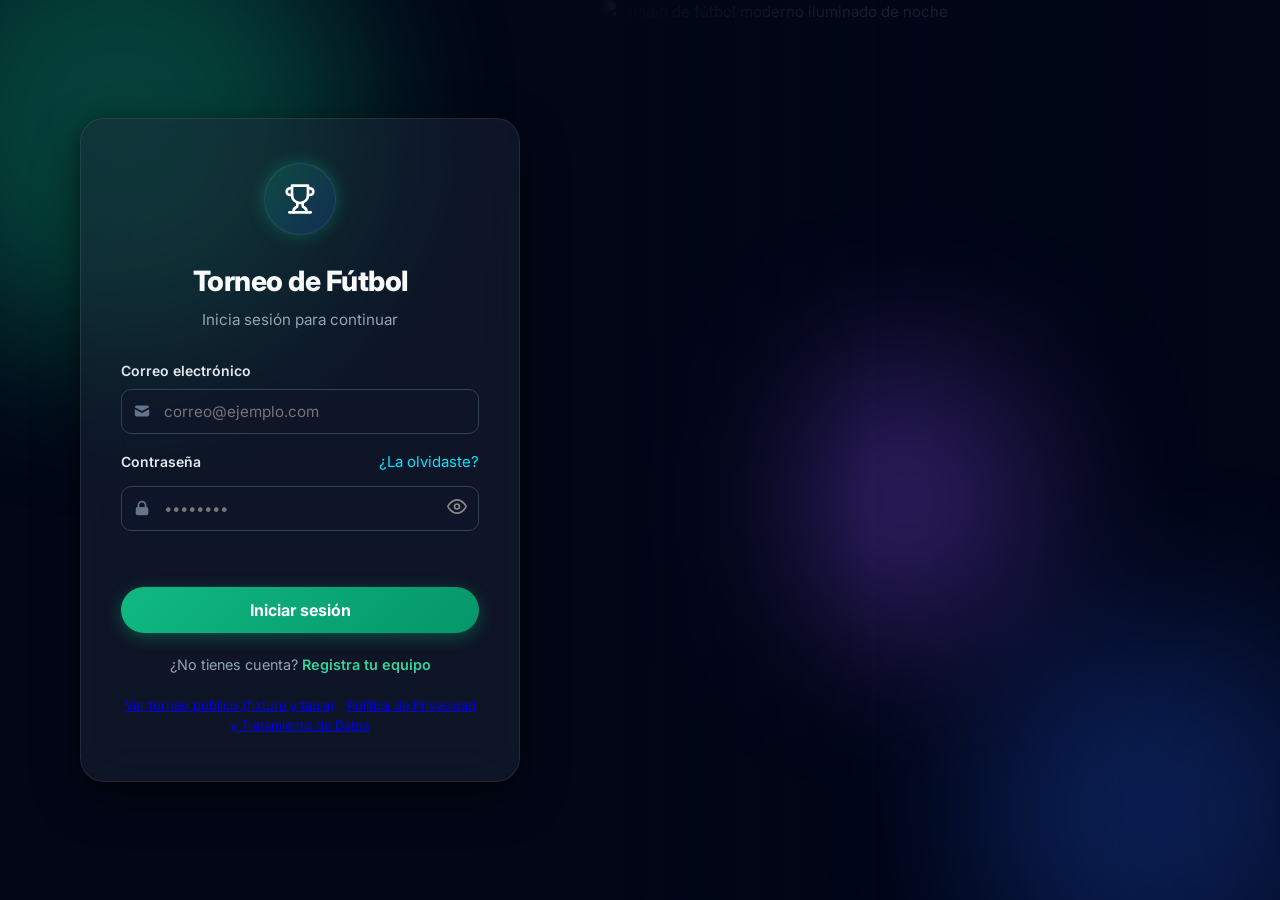
==== commit 671a4318: "feat: public tournament view, match reminders, mobile a11y Add torneo-publico.html with fixture and " ====
--- a/dashboard.html
+++ b/dashboard.html
@@ -76,6 +76,7 @@
       </header>
 
       <main class="content">
+        <div id="matchReminderHost" class="match-reminder-host"></div>
         <!-- VISTA: DASHBOARD (OVERVIEW) -->
         <div class="tab-content active" id="tabContentOverview">
           <div class="stats-row">
@@ -214,7 +215,7 @@
                   </div>
                 </div>
               </div>
-              <div class="form-error" id="matchFormError"></div>
+              <div class="form-error" id="matchFormError" role="alert" aria-live="assertive" aria-atomic="true"></div>
               <div class="match-form-actions">
                 <button type="submit" class="btn-primary-sm" id="btnSaveMatch">
                   <svg viewBox="0 0 20 20" fill="currentColor" width="16"><path d="M7.707 10.293a1 1 0 10-1.414 1.414l3 3a1 1 0 001.414 0l3-3a1 1 0 00-1.414-1.414L11 11.586V6h5a2 2 0 012 2v7a2 2 0 01-2 2H4a2 2 0 01-2-2V8a2 2 0 012-2h5v5.586l-1.293-1.293z"/></svg>
@@ -341,7 +342,7 @@
       <!-- Footer -->
       <div class="acta-footer">
         <input type="hidden" id="actaMatchId" />
-        <div class="form-error form-error-flex" id="actaError"></div>
+        <div class="form-error form-error-flex" id="actaError" role="alert" aria-live="assertive" aria-atomic="true"></div>
         <button class="btn-cancel-sm" id="btnCancelActa">Cancelar</button>
         <button class="btn-primary-sm" id="btnSaveActa">
           <svg viewBox="0 0 20 20" fill="currentColor" width="16"><path fill-rule="evenodd" d="M16.707 5.293a1 1 0 010 1.414l-8 8a1 1 0 01-1.414 0l-4-4a1 1 0 011.414-1.414L8 12.586l7.293-7.293a1 1 0 011.414 0z" clip-rule="evenodd"/></svg>
@@ -377,6 +378,7 @@
   <script src="js/config.js"></script>
   <script src="js/db.js"></script>
   <script src="js/toast.js"></script>
+  <script src="js/reminders.js"></script>
   <script src="js/dashboard.js"></script>
 </body>
 </html>
--- a/css/style.css
+++ b/css/style.css
@@ -1275,6 +1275,33 @@
   /* Auth */
   .auth-card { padding: 28px 20px; }
   .auth-body { padding: 20px 16px; }
+  .btn-auth {
+    min-height: 48px;
+    padding-top: 14px;
+    padding-bottom: 14px;
+  }
+  .btn-toggle-pass {
+    min-width: 44px;
+    min-height: 44px;
+    display: inline-flex;
+    align-items: center;
+    justify-content: center;
+  }
+  .btn-primary-sm,
+  .btn-secondary-sm,
+  .btn-cancel-sm {
+    min-height: 44px;
+    padding-left: 14px;
+    padding-right: 14px;
+  }
+  .btn-menu-mobile {
+    min-width: 48px;
+    min-height: 48px;
+  }
+  .btn-logout {
+    min-height: 44px;
+    min-width: 44px;
+  }
 }
 
 @keyframes slideUp {
@@ -1346,3 +1373,68 @@
   color: rgba(255,255,255,.4);
   font-weight: 400;
 }
+
+/* ── Recordatorios (día anterior al partido) ── */
+.match-reminder-host:empty { display: none; }
+.match-reminder-banner {
+  border-radius: var(--radius-sm);
+  border: 1px solid rgba(251, 191, 36, 0.45);
+  background: linear-gradient(135deg, rgba(251, 191, 36, 0.12), rgba(15, 23, 42, 0.6));
+  padding: 14px 18px;
+  margin-bottom: 4px;
+}
+.match-reminder-inner { max-width: 720px; }
+.match-reminder-title {
+  font-weight: 800;
+  font-size: 0.95rem;
+  color: #fde68a;
+  margin-bottom: 6px;
+}
+.match-reminder-p {
+  font-size: 0.86rem;
+  color: var(--gray-300);
+  margin: 0 0 10px;
+  line-height: 1.45;
+}
+.match-reminder-list {
+  margin: 0 0 12px 18px;
+  padding: 0;
+  color: #fff;
+  font-size: 0.88rem;
+  line-height: 1.55;
+}
+.btn-reminder-dismiss {
+  font: inherit;
+  font-size: 0.82rem;
+  font-weight: 600;
+  padding: 10px 16px;
+  min-height: 44px;
+  border-radius: var(--radius-sm);
+  border: 1px solid var(--gray-300);
+  background: rgba(15, 23, 42, 0.5);
+  color: var(--gray-200);
+  cursor: pointer;
+}
+.btn-reminder-dismiss:hover {
+  border-color: var(--green);
+  color: #fff;
+}
+
+/* ── Scroll horizontal cómodo en móvil (tablas / listas) ── */
+.matches-list-scroll,
+.match-rows-scroll {
+  overflow-x: auto;
+  -webkit-overflow-scrolling: touch;
+  width: 100%;
+}
+.table-scroll-touch,
+.standings-wrap {
+  -webkit-overflow-scrolling: touch;
+}
+
+.public-group-title {
+  margin: 20px 0 10px;
+  color: #fff;
+  font-size: 1.05rem;
+  font-weight: 700;
+}
